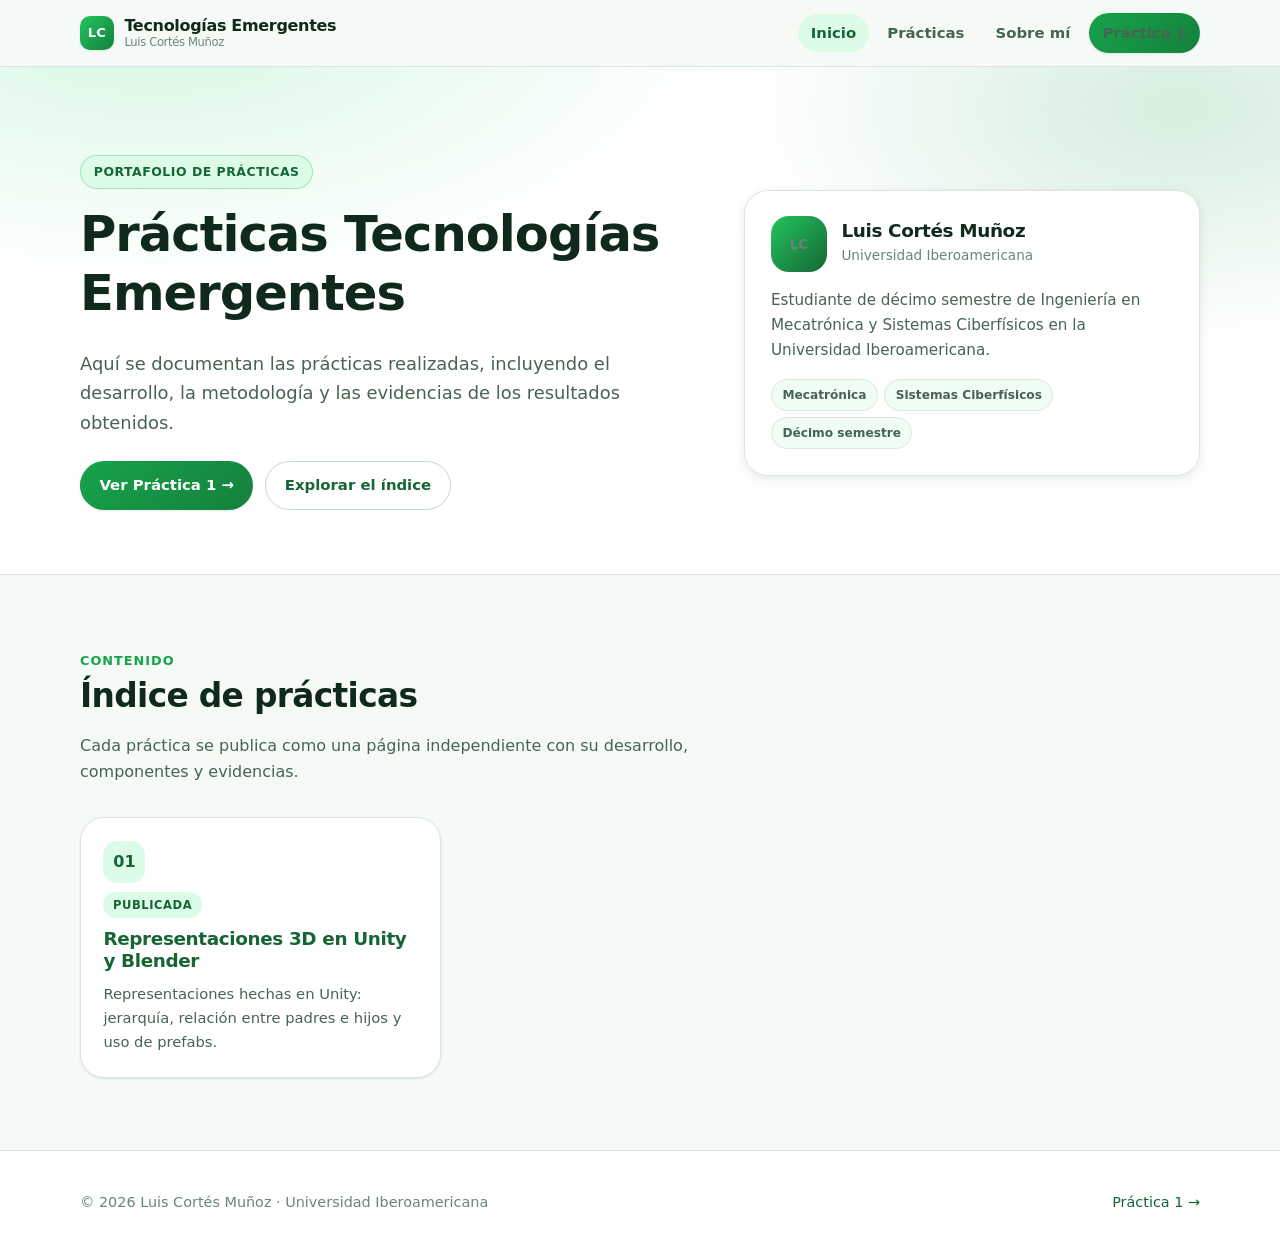
==== index.html @ bbcc7847 "Deja la Practica 1 solo con las representaciones 3D Elimina todo el contenido de seleccion de equipo" ====
<!DOCTYPE html>
<html lang="es">
<head>
  <meta charset="utf-8">
  <meta name="viewport" content="width=device-width, initial-scale=1">
  <title>Prácticas Tecnologías Emergentes</title>
  <meta name="description" content="Prácticas Tecnologías Emergentes — Luis Cortés Muñoz: documentación, metodología y evidencias de los resultados obtenidos.">
  <meta name="author" content="Luis Cortés Muñoz">
  <link rel="stylesheet" href="assets/css/styles.css">
  <link rel="icon" href="data:image/svg+xml,<svg xmlns='http://www.w3.org/2000/svg' viewBox='0 0 100 100'><rect width='100' height='100' rx='22' fill='%2316a34a'/><text x='50' y='68' font-size='54' font-family='sans-serif' font-weight='bold' fill='white' text-anchor='middle'>LC</text></svg>">
</head>
<body>
  <a class="skip-link" href="#main">Saltar al contenido</a>

  <header class="site-header">
    <div class="container nav">
      <a class="brand" href="index.html">
        <span class="brand__mark">LC</span>
        <span class="brand__text">
          Tecnologías Emergentes
          <small>Luis Cortés Muñoz</small>
        </span>
      </a>

      <button class="nav__toggle" type="button" aria-expanded="false" aria-controls="nav-links">
        ☰ <span class="sr-only">Menú</span>
      </button>

      <ul class="nav__links" id="nav-links">
        <li><a class="is-active" href="index.html">Inicio</a></li>
        <li><a href="#practicas">Prácticas</a></li>
        <li><a href="#perfil">Sobre mí</a></li>
        <li><a class="btn btn--primary btn--sm" href="practica-1.html">Práctica 1</a></li>
      </ul>
    </div>
  </header>

  <main id="main">

    <!-- ============ HERO ============ -->
    <section class="hero">
      <div class="container hero__grid">
        <div>
          <span class="eyebrow">Portafolio de prácticas</span>
          <h1>Prácticas Tecnologías Emergentes</h1>
          <p class="lead">
            Aquí se documentan las prácticas realizadas, incluyendo el desarrollo,
            la metodología y las evidencias de los resultados obtenidos.
          </p>
          <div class="hero__actions">
            <a class="btn btn--primary" href="practica-1.html">Ver Práctica 1 →</a>
            <a class="btn btn--ghost" href="#practicas">Explorar el índice</a>
          </div>
        </div>

        <aside class="profile" id="perfil">
          <div class="profile__head">
            <span class="avatar" aria-hidden="true">LC</span>
            <div>
              <h2>Luis Cortés Muñoz</h2>
              <span>Universidad Iberoamericana</span>
            </div>
          </div>
          <p>
            Estudiante de décimo semestre de Ingeniería en Mecatrónica y Sistemas Ciberfísicos
            en la Universidad Iberoamericana.
          </p>
          <div class="tag-row">
            <span class="tag">Mecatrónica</span>
            <span class="tag">Sistemas Ciberfísicos</span>
            <span class="tag">Décimo semestre</span>
          </div>
        </aside>
      </div>
    </section>

    <!-- ============ ÍNDICE DE PRÁCTICAS ============ -->
    <section class="section" id="practicas">
      <div class="container">
        <div class="section__head">
          <span class="section-number">Contenido</span>
          <h2>Índice de prácticas</h2>
          <p>Cada práctica se publica como una página independiente con su desarrollo, componentes y evidencias.</p>
        </div>

        <div class="practices">

          <!-- Práctica 1 -->
          <article class="practice practice--ready">
            <span class="practice__num">01</span>
            <span class="badge badge--ready">Publicada</span>
            <h3><a class="practice__link" href="practica-1.html">Representaciones 3D en Unity y Blender</a></h3>
            <p>Representaciones hechas en Unity: jerarquía, relación entre padres e hijos y uso de prefabs.</p>
          </article>

          <!--
            Para agregar una nueva práctica, duplica la tarjeta de arriba,
            cambia el número, el título, la descripción y el href.
          -->

        </div>
      </div>
    </section>

  </main>

  <footer class="site-footer">
    <div class="container">
      <span>© <span id="year">2026</span> Luis Cortés Muñoz · Universidad Iberoamericana</span>
      <a href="practica-1.html">Práctica 1 →</a>
    </div>
  </footer>

  <button class="to-top" type="button" aria-label="Volver arriba">↑</button>

  <script src="assets/js/main.js"></script>
  <script>document.getElementById("year").textContent = new Date().getFullYear();</script>
</body>
</html>
---- assets/css/styles.css ----
/* ============================================================
   Portafolio de Prácticas — Luis Cortés Muñoz
   Paleta moderna en tonos verdes
   ============================================================ */

/* ---------- Tokens ---------- */
:root {
  --green-50:  #f0fdf5;
  --green-100: #dcfce8;
  --green-200: #bbf7d1;
  --green-300: #86efac;
  --green-400: #4ade80;
  --green-500: #22c55e;
  --green-600: #16a34a;
  --green-700: #15803d;
  --green-800: #166534;
  --green-900: #14532d;
  --green-950: #052e1b;

  --bg:            #f6faf7;
  --bg-alt:        #ffffff;
  --surface:       #ffffff;
  --surface-soft:  var(--green-50);
  --border:        #dbe7de;
  --border-strong: #c3d9c9;

  --text:      #0f2a1d;
  --text-soft: #476353;
  --text-mute: #6b8577;

  --brand:      var(--green-600);
  --brand-ink:  var(--green-800);
  --brand-soft: var(--green-100);
  --on-brand:   #ffffff;

  --radius-sm: 10px;
  --radius:    16px;
  --radius-lg: 24px;

  --shadow-sm: 0 1px 2px rgba(6, 46, 27, .06), 0 1px 3px rgba(6, 46, 27, .05);
  --shadow:    0 4px 14px rgba(6, 46, 27, .07), 0 2px 6px rgba(6, 46, 27, .04);
  --shadow-lg: 0 18px 40px rgba(6, 46, 27, .12);

  --maxw: 1120px;
  --font: "Inter", "Segoe UI", system-ui, -apple-system, "Helvetica Neue", Arial, sans-serif;
}

@media (prefers-color-scheme: dark) {
  :root {
    --bg:            #071a11;
    --bg-alt:        #0a2317;
    --surface:       #0d2a1c;
    --surface-soft:  #0a2317;
    --border:        #1c4530;
    --border-strong: #276444;

    --text:      #e8f6ed;
    --text-soft: #a9c9b7;
    --text-mute: #8bb09b;

    --brand:      var(--green-400);
    --brand-ink:  var(--green-300);
    --brand-soft: #10331f;
    --on-brand:   #052e1b;

    --shadow-sm: 0 1px 2px rgba(0, 0, 0, .4);
    --shadow:    0 6px 18px rgba(0, 0, 0, .38);
    --shadow-lg: 0 20px 44px rgba(0, 0, 0, .5);
  }
}

/* ---------- Base ---------- */
*, *::before, *::after { box-sizing: border-box; }

html { scroll-behavior: smooth; scroll-padding-top: 90px; }

body {
  margin: 0;
  font-family: var(--font);
  font-size: 16px;
  line-height: 1.65;
  color: var(--text);
  background: var(--bg);
  -webkit-font-smoothing: antialiased;
}

img { max-width: 100%; display: block; }

a { color: var(--brand-ink); text-decoration: none; }
a:hover { text-decoration: underline; }

h1, h2, h3, h4 { line-height: 1.2; margin: 0 0 .5em; letter-spacing: -0.02em; }
h1 { font-size: clamp(2rem, 5vw, 3.1rem); font-weight: 800; }
h2 { font-size: clamp(1.5rem, 3.2vw, 2.05rem); font-weight: 750; }
h3 { font-size: 1.15rem; font-weight: 700; }
p  { margin: 0 0 1rem; }

:focus-visible {
  outline: 3px solid var(--brand);
  outline-offset: 3px;
  border-radius: 6px;
}

.container {
  width: min(100% - 2.5rem, var(--maxw));
  margin-inline: auto;
}

.skip-link {
  position: absolute;
  left: -9999px;
  top: 0;
  background: var(--brand);
  color: var(--on-brand);
  padding: .6rem 1rem;
  z-index: 100;
  border-radius: 0 0 var(--radius-sm) 0;
}
.skip-link:focus { left: 0; }

.sr-only {
  position: absolute;
  width: 1px; height: 1px;
  padding: 0; margin: -1px;
  overflow: hidden;
  clip: rect(0 0 0 0);
  white-space: nowrap;
  border: 0;
}

/* ---------- Header / Nav ---------- */
.site-header {
  position: sticky;
  top: 0;
  z-index: 50;
  background: color-mix(in srgb, var(--bg) 88%, transparent);
  backdrop-filter: blur(12px);
  border-bottom: 1px solid var(--border);
}

.nav {
  display: flex;
  align-items: center;
  justify-content: space-between;
  gap: 1rem;
  min-height: 66px;
}

.brand {
  display: inline-flex;
  align-items: center;
  gap: .65rem;
  font-weight: 750;
  color: var(--text);
  letter-spacing: -0.02em;
}
.brand:hover { text-decoration: none; }

.brand__mark {
  display: grid;
  place-items: center;
  width: 34px;
  height: 34px;
  border-radius: 10px;
  background: linear-gradient(135deg, var(--green-500), var(--green-700));
  color: #fff;
  font-size: .82rem;
  font-weight: 800;
  letter-spacing: .02em;
  box-shadow: var(--shadow-sm);
}

.brand__text { display: flex; flex-direction: column; line-height: 1.15; }
.brand__text small { font-size: .72rem; font-weight: 500; color: var(--text-mute); }

.nav__toggle {
  display: none;
  border: 1px solid var(--border-strong);
  background: var(--surface);
  color: var(--text);
  border-radius: var(--radius-sm);
  padding: .5rem .7rem;
  font-size: 1rem;
  cursor: pointer;
}

.nav__links {
  display: flex;
  align-items: center;
  gap: .35rem;
  list-style: none;
  margin: 0;
  padding: 0;
}

.nav__links a {
  display: block;
  padding: .45rem .8rem;
  border-radius: 999px;
  font-size: .93rem;
  font-weight: 550;
  color: var(--text-soft);
}
.nav__links a:hover { background: var(--brand-soft); color: var(--brand-ink); text-decoration: none; }
.nav__links a.is-active { background: var(--brand-soft); color: var(--brand-ink); }

@media (max-width: 780px) {
  .nav__toggle { display: block; }
  .nav__links {
    position: absolute;
    inset: 100% 1.25rem auto 1.25rem;
    flex-direction: column;
    align-items: stretch;
    gap: .15rem;
    padding: .5rem;
    background: var(--surface);
    border: 1px solid var(--border);
    border-radius: var(--radius);
    box-shadow: var(--shadow-lg);
    display: none;
  }
  .nav__links.is-open { display: flex; }
  .nav__links a { padding: .7rem .85rem; border-radius: var(--radius-sm); }
}

/* ---------- Hero ---------- */
.hero {
  position: relative;
  overflow: hidden;
  padding: clamp(3rem, 8vw, 5.5rem) 0 clamp(2.5rem, 6vw, 4rem);
  background:
    radial-gradient(900px 420px at 12% -10%, color-mix(in srgb, var(--green-400) 22%, transparent), transparent 65%),
    radial-gradient(700px 380px at 92% 8%, color-mix(in srgb, var(--green-600) 18%, transparent), transparent 62%),
    var(--bg-alt);
  border-bottom: 1px solid var(--border);
}

.hero__grid {
  display: grid;
  grid-template-columns: 1.15fr .85fr;
  gap: clamp(1.5rem, 4vw, 3rem);
  align-items: center;
}
@media (max-width: 900px) { .hero__grid { grid-template-columns: 1fr; } }

.eyebrow {
  display: inline-flex;
  align-items: center;
  gap: .5rem;
  padding: .35rem .8rem;
  border-radius: 999px;
  background: var(--brand-soft);
  color: var(--brand-ink);
  border: 1px solid color-mix(in srgb, var(--brand) 28%, transparent);
  font-size: .78rem;
  font-weight: 650;
  letter-spacing: .04em;
  text-transform: uppercase;
  margin-bottom: 1rem;
}

.hero p.lead {
  font-size: clamp(1rem, 1.6vw, 1.12rem);
  color: var(--text-soft);
  max-width: 58ch;
}

.hero__actions { display: flex; flex-wrap: wrap; gap: .75rem; margin-top: 1.5rem; }

/* Tarjeta de perfil */
.profile {
  background: var(--surface);
  border: 1px solid var(--border);
  border-radius: var(--radius-lg);
  padding: 1.6rem;
  box-shadow: var(--shadow);
}
.profile__head { display: flex; align-items: center; gap: .9rem; margin-bottom: 1rem; }
.avatar {
  display: grid;
  place-items: center;
  width: 56px; height: 56px;
  flex: 0 0 auto;
  border-radius: 18px;
  background: linear-gradient(135deg, var(--green-500), var(--green-800));
  color: #fff;
  font-weight: 800;
  font-size: 1.1rem;
}
.profile__head h2 { font-size: 1.15rem; margin: 0; }
.profile__head span { font-size: .85rem; color: var(--text-mute); }
.profile p { font-size: .95rem; color: var(--text-soft); margin: 0; }

.tag-row { display: flex; flex-wrap: wrap; gap: .4rem; margin-top: 1rem; }
.tag {
  font-size: .76rem;
  font-weight: 600;
  padding: .3rem .65rem;
  border-radius: 999px;
  background: var(--surface-soft);
  border: 1px solid var(--border);
  color: var(--text-soft);
}

/* ---------- Botones ---------- */
.btn {
  display: inline-flex;
  align-items: center;
  gap: .5rem;
  padding: .7rem 1.15rem;
  border-radius: 999px;
  font-size: .93rem;
  font-weight: 650;
  border: 1px solid transparent;
  cursor: pointer;
  transition: transform .15s ease, box-shadow .15s ease, background .15s ease;
}
.btn:hover { text-decoration: none; transform: translateY(-1px); }

.btn--primary {
  background: linear-gradient(135deg, var(--green-600), var(--green-700));
  color: #fff;
  box-shadow: var(--shadow-sm);
}
.btn--primary:hover { box-shadow: var(--shadow); }

.btn--ghost {
  background: var(--surface);
  color: var(--brand-ink);
  border-color: var(--border-strong);
}
.btn--ghost:hover { background: var(--brand-soft); }

.btn--sm { padding: .48rem .85rem; font-size: .84rem; }

/* ---------- Secciones ---------- */
.section { padding: clamp(2.75rem, 6vw, 4.5rem) 0; }
.section--alt { background: var(--bg-alt); border-block: 1px solid var(--border); }

.section__head { max-width: 62ch; margin-bottom: 2rem; }
.section__head p { color: var(--text-soft); margin: 0; }

.section-number {
  display: inline-block;
  font-size: .8rem;
  font-weight: 700;
  color: var(--brand);
  letter-spacing: .08em;
  text-transform: uppercase;
  margin-bottom: .35rem;
}

/* ---------- Grid de prácticas (índice) ---------- */
.practices {
  display: grid;
  grid-template-columns: repeat(auto-fill, minmax(280px, 1fr));
  gap: 1.15rem;
}

.practice {
  position: relative;
  display: flex;
  flex-direction: column;
  gap: .6rem;
  padding: 1.4rem;
  background: var(--surface);
  border: 1px solid var(--border);
  border-radius: var(--radius-lg);
  box-shadow: var(--shadow-sm);
  transition: transform .18s ease, box-shadow .18s ease, border-color .18s ease;
}
.practice--ready:hover {
  transform: translateY(-3px);
  box-shadow: var(--shadow-lg);
  border-color: color-mix(in srgb, var(--brand) 45%, var(--border));
}
.practice--soon { opacity: .72; border-style: dashed; box-shadow: none; }

.practice__num {
  display: grid;
  place-items: center;
  width: 42px; height: 42px;
  border-radius: 14px;
  background: var(--brand-soft);
  color: var(--brand-ink);
  font-weight: 800;
}
.practice h3 { margin: 0; }
.practice p { font-size: .92rem; color: var(--text-soft); margin: 0; flex: 1; }

.badge {
  align-self: flex-start;
  font-size: .72rem;
  font-weight: 700;
  letter-spacing: .05em;
  text-transform: uppercase;
  padding: .22rem .6rem;
  border-radius: 999px;
}
.badge--ready { background: var(--brand-soft); color: var(--brand-ink); }
.badge--soon  { background: var(--surface-soft); color: var(--text-mute); border: 1px solid var(--border); }

.practice__link::after { content: ""; position: absolute; inset: 0; border-radius: inherit; }

/* ---------- Encabezado de práctica ---------- */
.page-hero {
  padding: clamp(2.25rem, 6vw, 3.5rem) 0 clamp(1.5rem, 4vw, 2.5rem);
  background:
    radial-gradient(800px 360px at 8% -20%, color-mix(in srgb, var(--green-400) 20%, transparent), transparent 60%),
    var(--bg-alt);
  border-bottom: 1px solid var(--border);
}

.breadcrumb {
  font-size: .85rem;
  color: var(--text-mute);
  margin-bottom: 1rem;
}
.breadcrumb a { color: var(--text-soft); }

.meta-grid {
  display: grid;
  grid-template-columns: repeat(auto-fit, minmax(160px, 1fr));
  gap: .8rem;
  margin-top: 1.75rem;
}
.meta {
  background: var(--surface);
  border: 1px solid var(--border);
  border-radius: var(--radius);
  padding: .9rem 1.1rem;
  box-shadow: var(--shadow-sm);
}
.meta dt {
  font-size: .74rem;
  text-transform: uppercase;
  letter-spacing: .07em;
  color: var(--text-mute);
  font-weight: 650;
  margin-bottom: .2rem;
}
.meta dd { margin: 0; font-weight: 700; font-size: 1.05rem; }

/* ---------- Lista de componentes ---------- */
.checklist {
  display: grid;
  grid-template-columns: repeat(auto-fill, minmax(220px, 1fr));
  gap: .6rem;
  list-style: none;
  padding: 0;
  margin: 0;
}
.checklist li {
  display: flex;
  align-items: center;
  gap: .65rem;
  padding: .75rem 1rem;
  background: var(--surface);
  border: 1px solid var(--border);
  border-radius: var(--radius);
  font-size: .93rem;
  font-weight: 550;
}
.checklist li::before {
  content: "";
  flex: 0 0 auto;
  width: 9px; height: 9px;
  border-radius: 50%;
  background: var(--brand);
  box-shadow: 0 0 0 4px color-mix(in srgb, var(--brand) 18%, transparent);
}

/* ---------- Tarjetas de componentes ---------- */
.cards {
  display: grid;
  grid-template-columns: repeat(auto-fill, minmax(300px, 1fr));
  gap: 1.25rem;
}

.card {
  display: flex;
  flex-direction: column;
  background: var(--surface);
  border: 1px solid var(--border);
  border-radius: var(--radius-lg);
  overflow: hidden;
  box-shadow: var(--shadow-sm);
  transition: transform .18s ease, box-shadow .18s ease;
}
.card:hover { transform: translateY(-3px); box-shadow: var(--shadow-lg); }

.card__media {
  position: relative;
  aspect-ratio: 4 / 3;
  background: var(--surface-soft);
  border-bottom: 1px solid var(--border);
  padding: 1rem;
  display: grid;
  place-items: center;
}
.card__media img {
  width: 100%;
  height: 100%;
  object-fit: contain;
  mix-blend-mode: multiply;
}
@media (prefers-color-scheme: dark) {
  .card__media { background: #f5faf7; }
  .card__media img { mix-blend-mode: normal; }
}

.card__figure { font-size: .76rem; color: var(--text-mute); margin: .55rem 0 0; }

.card__body { padding: 1.1rem 1.2rem .4rem; flex: 1; }

.card__kicker {
  display: inline-block;
  font-size: .74rem;
  font-weight: 700;
  letter-spacing: .06em;
  text-transform: uppercase;
  color: var(--brand);
  margin-bottom: .35rem;
}
.card__body h3 { font-size: 1.05rem; margin-bottom: .6rem; }

.specs { list-style: none; margin: 0; padding: 0; display: grid; gap: .3rem; }
.specs li {
  font-size: .875rem;
  color: var(--text-soft);
  padding-left: 1.05rem;
  position: relative;
}
.specs li::before {
  content: "";
  position: absolute;
  left: 0; top: .58em;
  width: 6px; height: 6px;
  border-radius: 2px;
  background: color-mix(in srgb, var(--brand) 55%, transparent);
}

.card__footer {
  display: flex;
  align-items: center;
  justify-content: space-between;
  gap: .75rem;
  flex-wrap: wrap;
  padding: 1rem 1.2rem 1.2rem;
}
.price {
  font-size: 1.2rem;
  font-weight: 800;
  color: var(--brand-ink);
  letter-spacing: -0.02em;
}

/* ---------- Videos ---------- */
.video-grid {
  display: grid;
  grid-template-columns: repeat(auto-fit, minmax(320px, 1fr));
  gap: 1.25rem;
}

.video-card {
  margin: 0;
  display: flex;
  flex-direction: column;
  background: var(--surface);
  border: 1px solid var(--border);
  border-radius: var(--radius-lg);
  overflow: hidden;
  box-shadow: var(--shadow-sm);
}

.video-card video {
  width: 100%;
  aspect-ratio: 16 / 9;
  background: #06180f;
  display: block;
  border-bottom: 1px solid var(--border);
}

.video-card figcaption { padding: 1.15rem 1.25rem 1.35rem; }
.video-card figcaption h3 { margin: .15rem 0 .5rem; }
.video-card figcaption p { margin: 0; font-size: .93rem; color: var(--text-soft); }

/* ---------- Bloque de referencia / nota ---------- */
.note {
  display: flex;
  gap: .9rem;
  padding: 1.1rem 1.25rem;
  background: var(--surface-soft);
  border: 1px solid var(--border);
  border-left: 4px solid var(--brand);
  border-radius: var(--radius);
  color: var(--text-soft);
  font-size: .93rem;
}
.note strong { color: var(--text); }
.note p:last-child { margin: 0; }

/* ---------- Índice lateral ---------- */
.toc {
  display: flex;
  flex-wrap: wrap;
  gap: .45rem;
  list-style: none;
  margin: 0 0 2rem;
  padding: 0;
}
.toc a {
  display: block;
  padding: .45rem .9rem;
  border-radius: 999px;
  background: var(--surface);
  border: 1px solid var(--border);
  font-size: .86rem;
  font-weight: 600;
  color: var(--text-soft);
}
.toc a:hover { background: var(--brand-soft); color: var(--brand-ink); text-decoration: none; }

/* ---------- Footer ---------- */
.site-footer {
  padding: 2.5rem 0;
  border-top: 1px solid var(--border);
  background: var(--bg-alt);
  color: var(--text-mute);
  font-size: .9rem;
}
.site-footer .container {
  display: flex;
  flex-wrap: wrap;
  gap: 1rem;
  align-items: center;
  justify-content: space-between;
}

/* ---------- Botón subir ---------- */
.to-top {
  position: fixed;
  right: 1.1rem;
  bottom: 1.1rem;
  width: 44px; height: 44px;
  display: grid;
  place-items: center;
  border-radius: 50%;
  background: var(--brand);
  color: var(--on-brand);
  border: none;
  box-shadow: var(--shadow);
  cursor: pointer;
  opacity: 0;
  visibility: hidden;
  transform: translateY(8px);
  transition: all .2s ease;
  z-index: 40;
}
.to-top.is-visible { opacity: 1; visibility: visible; transform: none; }

@media (prefers-reduced-motion: reduce) {
  * { transition: none !important; animation: none !important; }
  html { scroll-behavior: auto; }
}
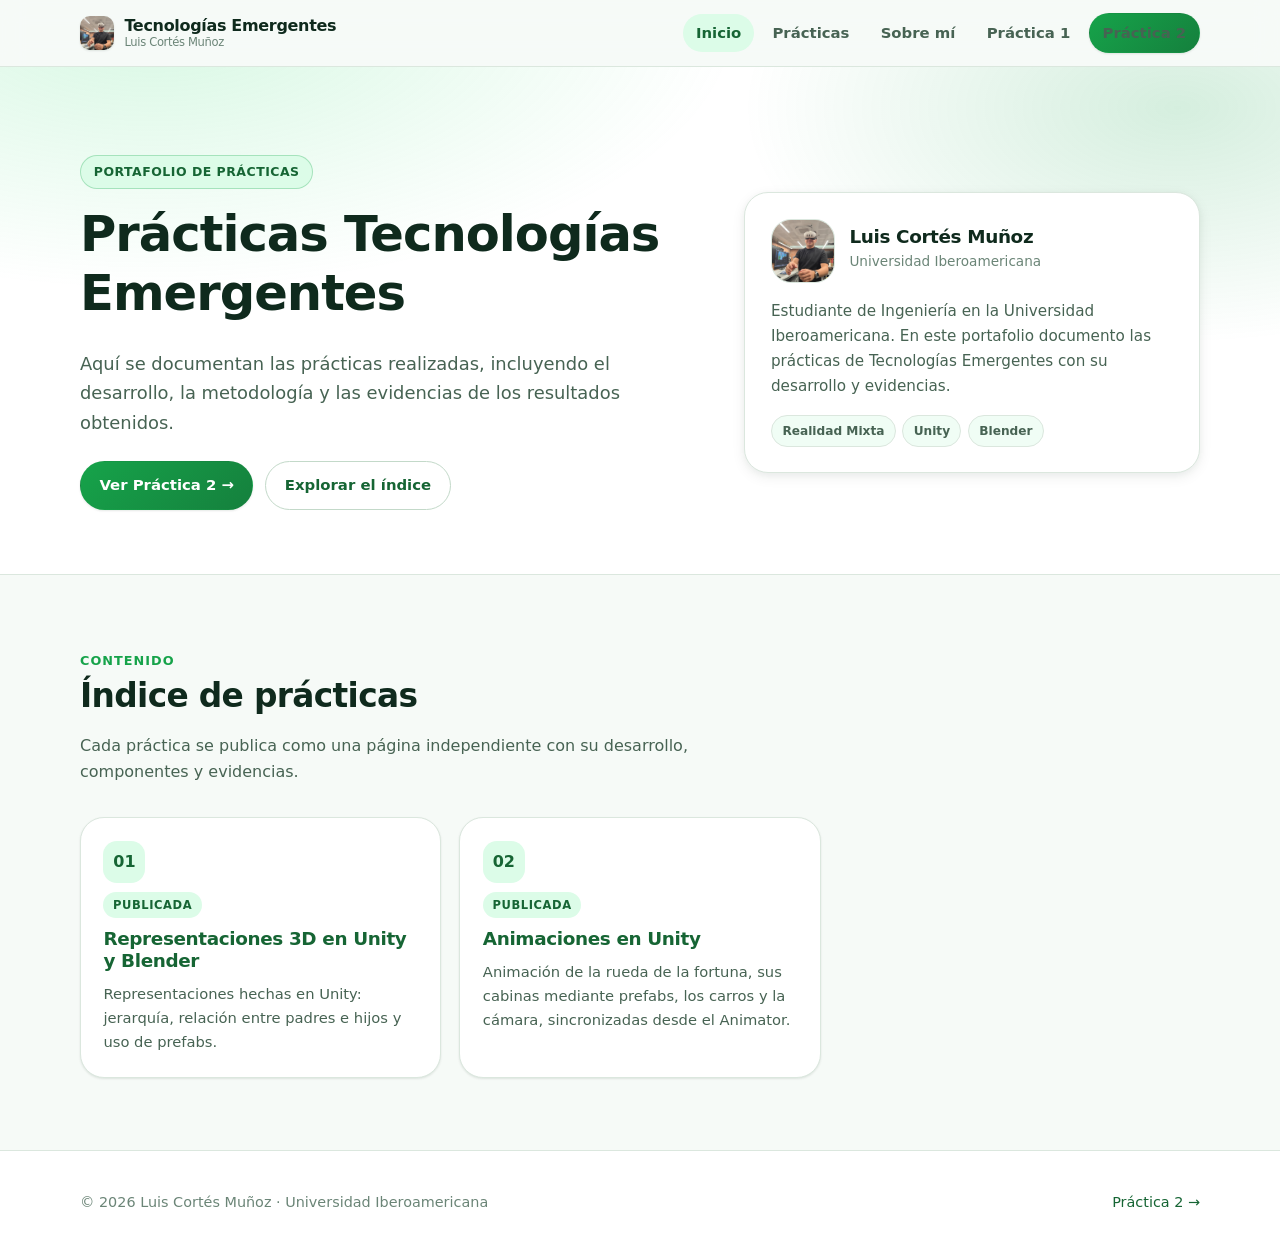
==== commit e1ec0f7b: "Agrega la Practica 2 de animaciones y actualiza el perfil - Nueva pagina practica-2.html con el proc" ====
--- a/index.html
+++ b/index.html
@@ -7,7 +7,7 @@
   <meta name="description" content="Prácticas Tecnologías Emergentes — Luis Cortés Muñoz: documentación, metodología y evidencias de los resultados obtenidos.">
   <meta name="author" content="Luis Cortés Muñoz">
   <link rel="stylesheet" href="assets/css/styles.css">
-  <link rel="icon" href="data:image/svg+xml,<svg xmlns='http://www.w3.org/2000/svg' viewBox='0 0 100 100'><rect width='100' height='100' rx='22' fill='%2316a34a'/><text x='50' y='68' font-size='54' font-family='sans-serif' font-weight='bold' fill='white' text-anchor='middle'>LC</text></svg>">
+  <link rel="icon" href="assets/img/perfil.jpg">
 </head>
 <body>
   <a class="skip-link" href="#main">Saltar al contenido</a>
@@ -15,7 +15,7 @@
   <header class="site-header">
     <div class="container nav">
       <a class="brand" href="index.html">
-        <span class="brand__mark">LC</span>
+        <img class="brand__mark brand__mark--photo" src="assets/img/perfil.jpg" alt="Luis Cortés Muñoz">
         <span class="brand__text">
           Tecnologías Emergentes
           <small>Luis Cortés Muñoz</small>
@@ -30,7 +30,8 @@
         <li><a class="is-active" href="index.html">Inicio</a></li>
         <li><a href="#practicas">Prácticas</a></li>
         <li><a href="#perfil">Sobre mí</a></li>
-        <li><a class="btn btn--primary btn--sm" href="practica-1.html">Práctica 1</a></li>
+        <li><a href="practica-1.html">Práctica 1</a></li>
+        <li><a class="btn btn--primary btn--sm" href="practica-2.html">Práctica 2</a></li>
       </ul>
     </div>
   </header>
@@ -48,27 +49,27 @@
             la metodología y las evidencias de los resultados obtenidos.
           </p>
           <div class="hero__actions">
-            <a class="btn btn--primary" href="practica-1.html">Ver Práctica 1 →</a>
+            <a class="btn btn--primary" href="practica-2.html">Ver Práctica 2 →</a>
             <a class="btn btn--ghost" href="#practicas">Explorar el índice</a>
           </div>
         </div>
 
         <aside class="profile" id="perfil">
           <div class="profile__head">
-            <span class="avatar" aria-hidden="true">LC</span>
+            <img class="avatar avatar--photo" src="assets/img/perfil.jpg" alt="Fotografía de Luis Cortés Muñoz" width="64" height="64">
             <div>
               <h2>Luis Cortés Muñoz</h2>
               <span>Universidad Iberoamericana</span>
             </div>
           </div>
           <p>
-            Estudiante de décimo semestre de Ingeniería en Mecatrónica y Sistemas Ciberfísicos
-            en la Universidad Iberoamericana.
+            Estudiante de Ingeniería en la Universidad Iberoamericana. En este portafolio
+            documento las prácticas de Tecnologías Emergentes con su desarrollo y evidencias.
           </p>
           <div class="tag-row">
-            <span class="tag">Mecatrónica</span>
-            <span class="tag">Sistemas Ciberfísicos</span>
-            <span class="tag">Décimo semestre</span>
+            <span class="tag">Realidad Mixta</span>
+            <span class="tag">Unity</span>
+            <span class="tag">Blender</span>
           </div>
         </aside>
       </div>
@@ -93,6 +94,14 @@
             <p>Representaciones hechas en Unity: jerarquía, relación entre padres e hijos y uso de prefabs.</p>
           </article>
 
+          <!-- Práctica 2 -->
+          <article class="practice practice--ready">
+            <span class="practice__num">02</span>
+            <span class="badge badge--ready">Publicada</span>
+            <h3><a class="practice__link" href="practica-2.html">Animaciones en Unity</a></h3>
+            <p>Animación de la rueda de la fortuna, sus cabinas mediante prefabs, los carros y la cámara, sincronizadas desde el Animator.</p>
+          </article>
+
           <!--
             Para agregar una nueva práctica, duplica la tarjeta de arriba,
             cambia el número, el título, la descripción y el href.
@@ -107,7 +116,7 @@
   <footer class="site-footer">
     <div class="container">
       <span>© <span id="year">2026</span> Luis Cortés Muñoz · Universidad Iberoamericana</span>
-      <a href="practica-1.html">Práctica 1 →</a>
+      <a href="practica-2.html">Práctica 2 →</a>
     </div>
   </footer>
 
--- a/assets/css/styles.css
+++ b/assets/css/styles.css
@@ -663,3 +663,32 @@
   * { transition: none !important; animation: none !important; }
   html { scroll-behavior: auto; }
 }
+
+/* ---------- Fotografía de perfil ---------- */
+.brand__mark--photo {
+  display: block;
+  object-fit: cover;
+  object-position: 62% 30%;
+  background: var(--surface-soft);
+  padding: 0;
+}
+
+.avatar--photo {
+  display: block;
+  object-fit: cover;
+  object-position: 62% 30%;
+  background: var(--surface-soft);
+  border: 1px solid var(--border);
+  width: 64px;
+  height: 64px;
+  border-radius: 20px;
+}
+
+/* ---------- Tarjetas de pasos (proceso) ---------- */
+.card--step { cursor: default; }
+.card--step:hover { transform: none; box-shadow: var(--shadow-sm); }
+.card--step .card__body { padding-bottom: 1.2rem; }
+.card--step .card__body p { margin: 0; font-size: .93rem; color: var(--text-soft); }
+
+/* Rejilla de video con una sola pieza de evidencia */
+.video-grid--single { max-width: 840px; margin-inline: auto; }
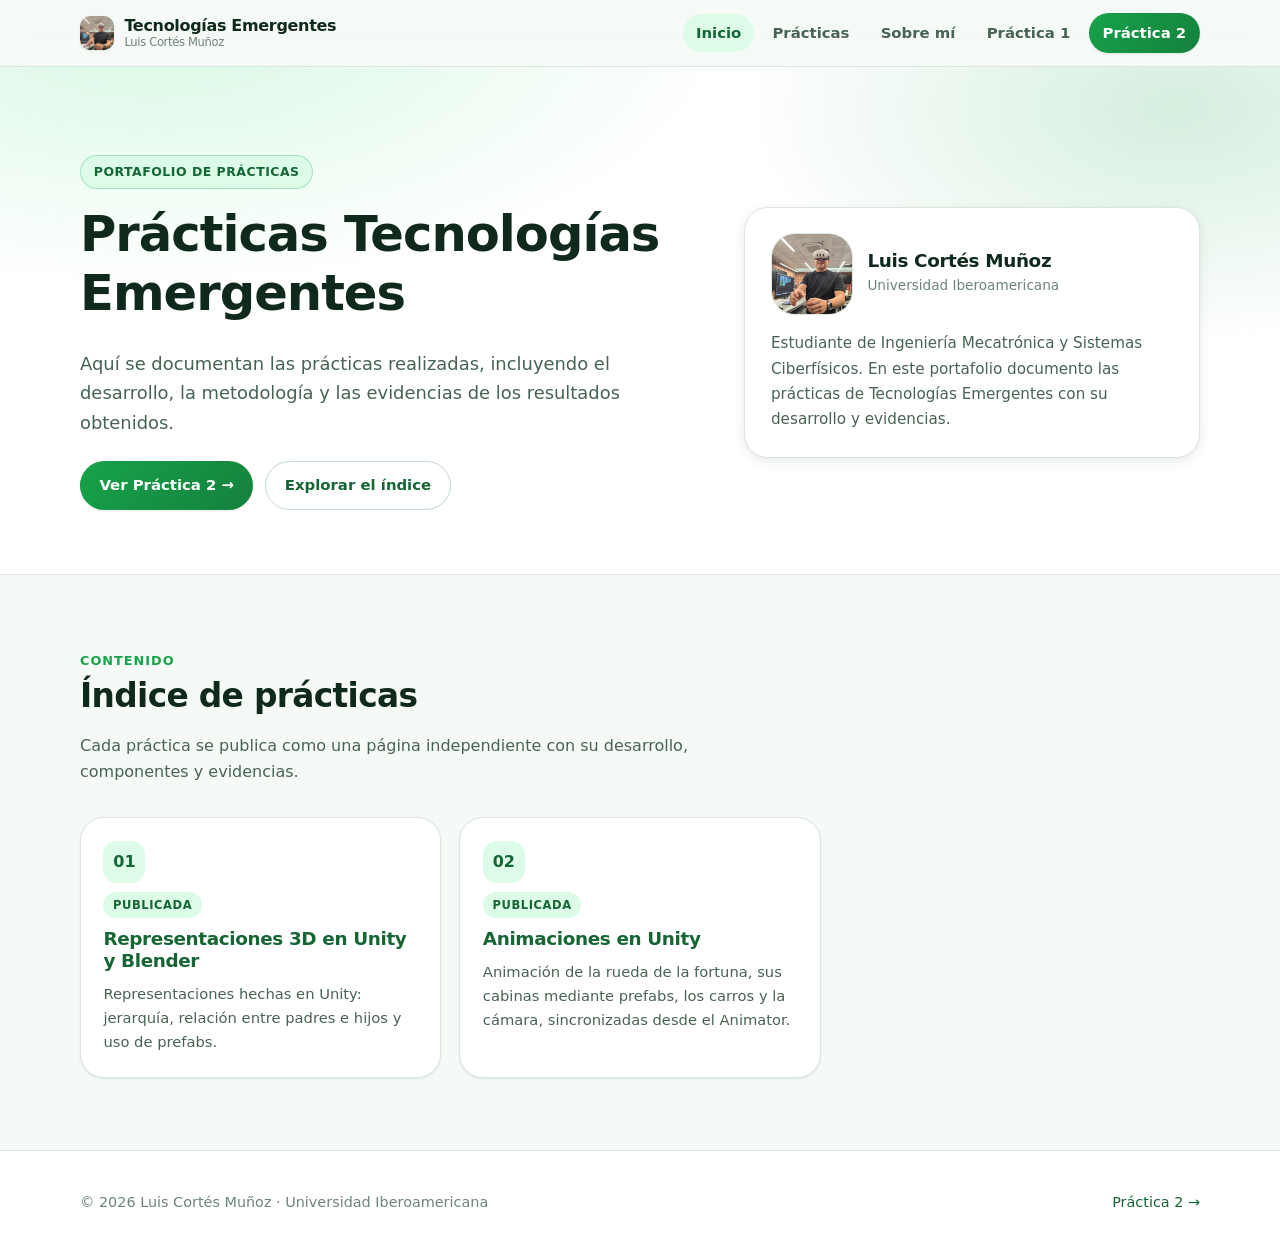
==== commit 7f1220e0: "Simplifica el perfil, agrega lightbox y corrige el contraste del navbar - La tarjeta "Sobre mi" pier" ====
--- a/index.html
+++ b/index.html
@@ -56,21 +56,18 @@
 
         <aside class="profile" id="perfil">
           <div class="profile__head">
-            <img class="avatar avatar--photo" src="assets/img/perfil.jpg" alt="Fotografía de Luis Cortés Muñoz" width="64" height="64">
+            <button class="avatar-trigger" type="button" data-lightbox="assets/img/perfil.jpg" aria-label="Ampliar la fotografía de perfil">
+              <img class="avatar avatar--photo" src="assets/img/perfil.jpg" alt="Fotografía de Luis Cortés Muñoz" width="82" height="82">
+            </button>
             <div>
               <h2>Luis Cortés Muñoz</h2>
               <span>Universidad Iberoamericana</span>
             </div>
           </div>
           <p>
-            Estudiante de Ingeniería en la Universidad Iberoamericana. En este portafolio
+            Estudiante de Ingeniería Mecatrónica y Sistemas Ciberfísicos. En este portafolio
             documento las prácticas de Tecnologías Emergentes con su desarrollo y evidencias.
           </p>
-          <div class="tag-row">
-            <span class="tag">Realidad Mixta</span>
-            <span class="tag">Unity</span>
-            <span class="tag">Blender</span>
-          </div>
         </aside>
       </div>
     </section>
@@ -122,6 +119,12 @@
 
   <button class="to-top" type="button" aria-label="Volver arriba">↑</button>
 
+  <!-- Lightbox de la fotografía de perfil -->
+  <div class="lightbox" id="lightbox" role="dialog" aria-modal="true" aria-label="Fotografía ampliada" tabindex="-1" hidden>
+    <button class="lightbox__close" type="button" aria-label="Cerrar">✕</button>
+    <img class="lightbox__img" src="" alt="Fotografía de Luis Cortés Muñoz">
+  </div>
+
   <script src="assets/js/main.js"></script>
   <script>document.getElementById("year").textContent = new Date().getFullYear();</script>
 </body>
--- a/assets/css/styles.css
+++ b/assets/css/styles.css
@@ -202,7 +202,29 @@
   color: var(--text-soft);
 }
 .nav__links a:hover { background: var(--brand-soft); color: var(--brand-ink); text-decoration: none; }
-.nav__links a.is-active { background: var(--brand-soft); color: var(--brand-ink); }
+.nav__links a:focus-visible { background: var(--brand-soft); color: var(--brand-ink); }
+
+/* Estado activo: verde suave + texto verde oscuro (contraste alto) */
+.nav__links a.is-active,
+.nav__links a.is-active:hover,
+.nav__links a.is-active:focus-visible {
+  background: var(--brand-soft);
+  color: var(--brand-ink);
+  font-weight: 650;
+}
+
+/* El botón del menú es verde sólido: el texto siempre va en blanco.
+   Sin estas reglas, `.nav__links a` (0,1,1) gana sobre `.btn--primary` (0,1,0)
+   y el botón queda con el gris de los enlaces inactivos. */
+.nav__links a.btn--primary,
+.nav__links a.btn--primary:hover,
+.nav__links a.btn--primary:focus-visible,
+.nav__links a.btn--primary.is-active,
+.nav__links a.btn--primary.is-active:hover,
+.nav__links a.btn--primary.is-active:focus-visible {
+  background: linear-gradient(135deg, var(--green-600), var(--green-700));
+  color: #fff;
+}
 
 @media (max-width: 780px) {
   .nav__toggle { display: block; }
@@ -679,10 +701,70 @@
   object-position: 62% 30%;
   background: var(--surface-soft);
   border: 1px solid var(--border);
-  width: 64px;
-  height: 64px;
-  border-radius: 20px;
-}
+  width: 82px;
+  height: 82px;
+  border-radius: 24px;
+  cursor: pointer;
+  transition: transform .18s ease, box-shadow .18s ease;
+}
+.avatar-trigger {
+  flex: 0 0 auto;
+  padding: 0;
+  border: 0;
+  background: none;
+  line-height: 0;
+  border-radius: 24px;
+  cursor: pointer;
+}
+.avatar-trigger:hover .avatar--photo,
+.avatar-trigger:focus-visible .avatar--photo {
+  transform: scale(1.05);
+  box-shadow: var(--shadow);
+}
+
+/* ---------- Lightbox ---------- */
+.lightbox {
+  position: fixed;
+  inset: 0;
+  z-index: 60;
+  display: none;
+  place-items: center;
+  padding: clamp(1rem, 5vw, 3rem);
+  background: rgba(4, 20, 12, .82);
+  backdrop-filter: blur(3px);
+}
+.lightbox.is-open { display: grid; }
+.lightbox:focus { outline: none; }
+
+.lightbox__img {
+  display: block;
+  max-width: min(560px, 100%);
+  max-height: 82vh;
+  width: auto;
+  height: auto;
+  object-fit: contain;
+  border-radius: var(--radius-lg);
+  box-shadow: var(--shadow-lg);
+}
+
+.lightbox__close {
+  position: absolute;
+  top: clamp(.75rem, 3vw, 1.5rem);
+  right: clamp(.75rem, 3vw, 1.5rem);
+  display: grid;
+  place-items: center;
+  width: 42px;
+  height: 42px;
+  border: 1px solid rgba(255, 255, 255, .35);
+  border-radius: 50%;
+  background: rgba(255, 255, 255, .12);
+  color: #fff;
+  font-size: 1.2rem;
+  line-height: 1;
+  cursor: pointer;
+  transition: background .15s ease, transform .15s ease;
+}
+.lightbox__close:hover { background: rgba(255, 255, 255, .26); transform: scale(1.06); }
 
 /* ---------- Tarjetas de pasos (proceso) ---------- */
 .card--step { cursor: default; }
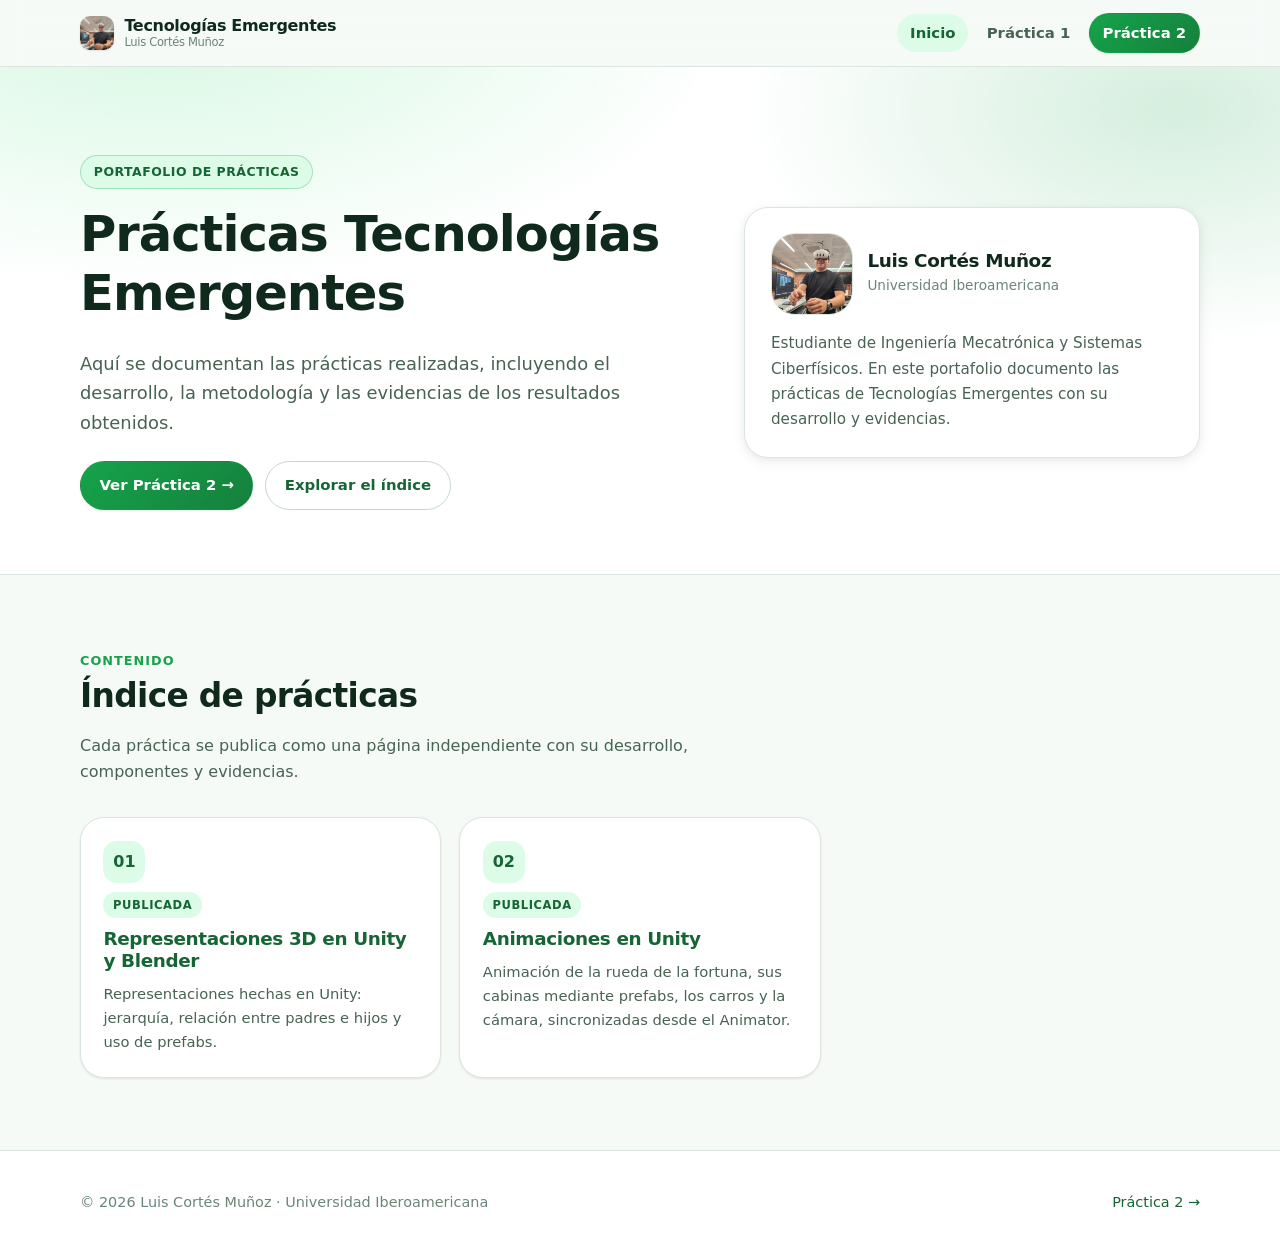
==== commit a544c757: "Deja el menu superior solo con Inicio y las practicas Quita los enlaces "Practicas" y "Sobre mi" del" ====
--- a/index.html
+++ b/index.html
@@ -28,8 +28,6 @@
 
       <ul class="nav__links" id="nav-links">
         <li><a class="is-active" href="index.html">Inicio</a></li>
-        <li><a href="#practicas">Prácticas</a></li>
-        <li><a href="#perfil">Sobre mí</a></li>
         <li><a href="practica-1.html">Práctica 1</a></li>
         <li><a class="btn btn--primary btn--sm" href="practica-2.html">Práctica 2</a></li>
       </ul>
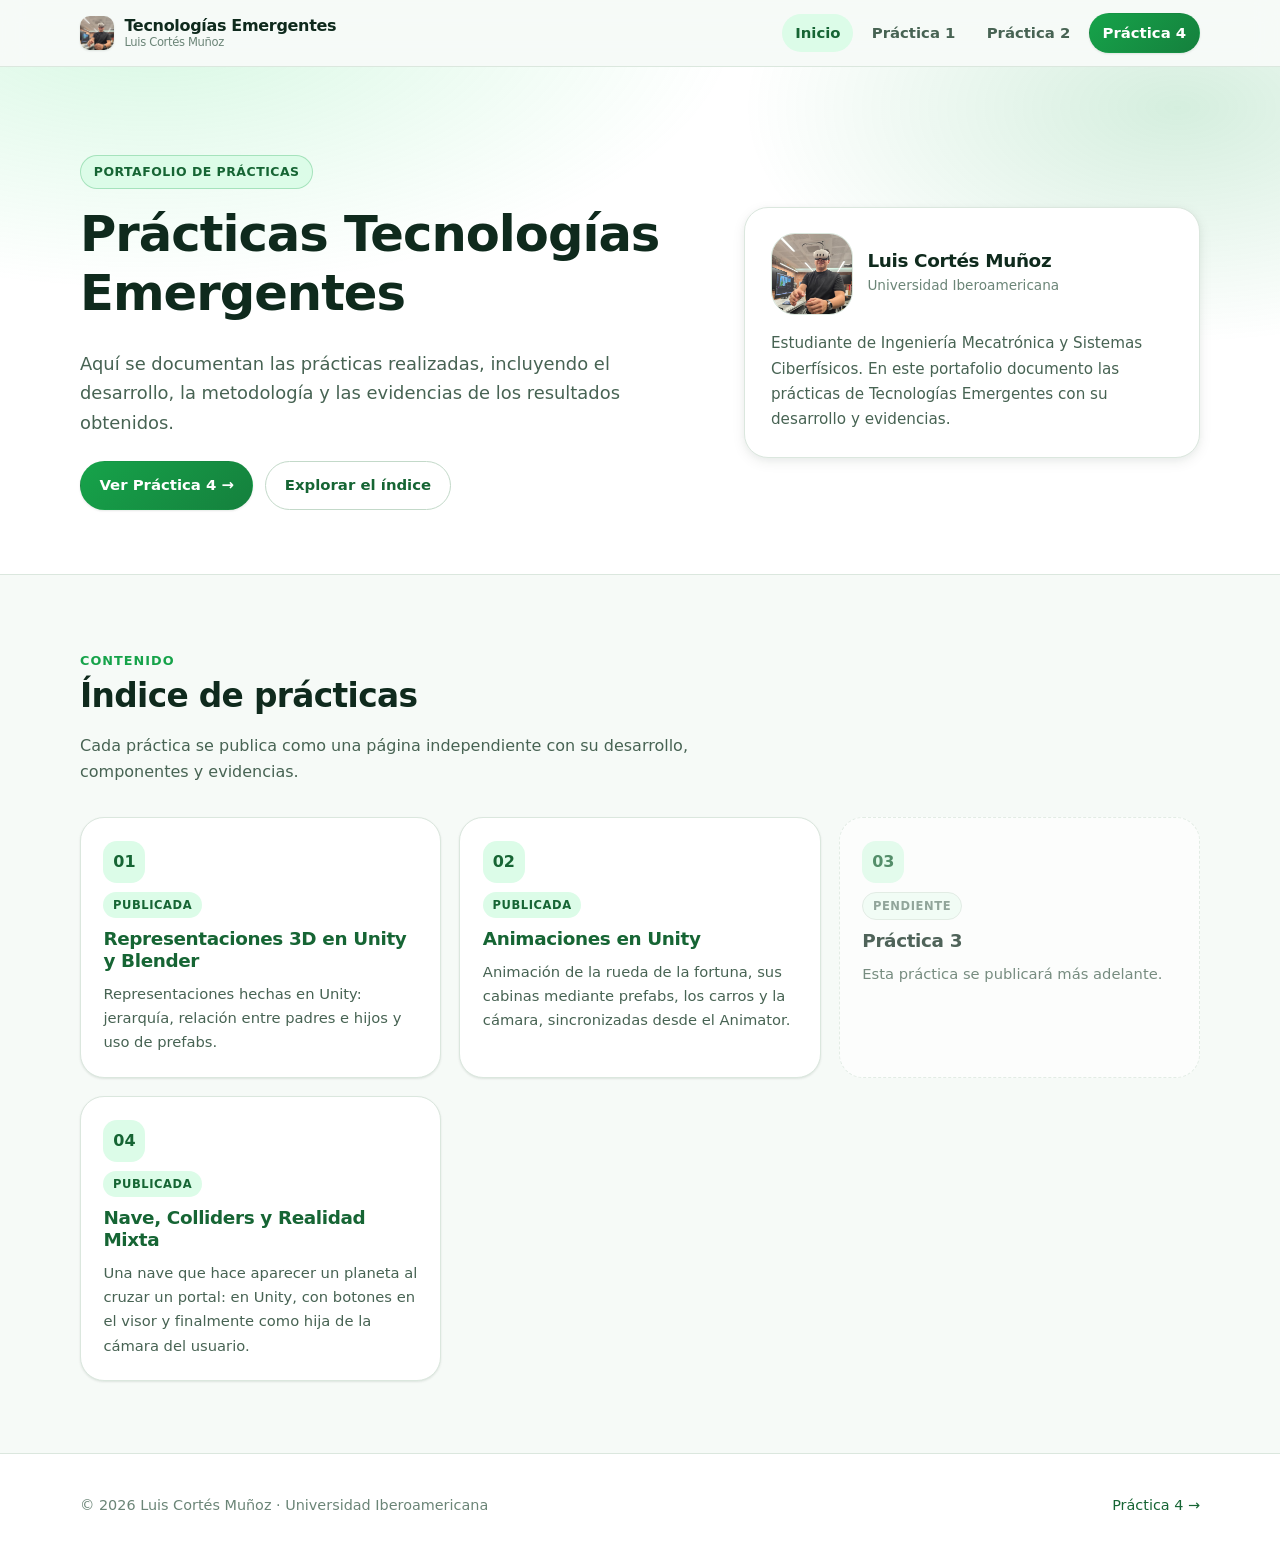
==== commit c59d29cf: "Agrega la Practica 4 de nave, colliders y realidad mixta - Nueva pagina practica-4.html con objetivo" ====
--- a/index.html
+++ b/index.html
@@ -29,7 +29,8 @@
       <ul class="nav__links" id="nav-links">
         <li><a class="is-active" href="index.html">Inicio</a></li>
         <li><a href="practica-1.html">Práctica 1</a></li>
-        <li><a class="btn btn--primary btn--sm" href="practica-2.html">Práctica 2</a></li>
+        <li><a href="practica-2.html">Práctica 2</a></li>
+        <li><a class="btn btn--primary btn--sm" href="practica-4.html">Práctica 4</a></li>
       </ul>
     </div>
   </header>
@@ -47,7 +48,7 @@
             la metodología y las evidencias de los resultados obtenidos.
           </p>
           <div class="hero__actions">
-            <a class="btn btn--primary" href="practica-2.html">Ver Práctica 2 →</a>
+            <a class="btn btn--primary" href="practica-4.html">Ver Práctica 4 →</a>
             <a class="btn btn--ghost" href="#practicas">Explorar el índice</a>
           </div>
         </div>
@@ -97,6 +98,22 @@
             <p>Animación de la rueda de la fortuna, sus cabinas mediante prefabs, los carros y la cámara, sincronizadas desde el Animator.</p>
           </article>
 
+          <!-- Práctica 3 (pendiente) -->
+          <article class="practice practice--soon">
+            <span class="practice__num">03</span>
+            <span class="badge badge--soon">Pendiente</span>
+            <h3>Práctica 3</h3>
+            <p>Esta práctica se publicará más adelante.</p>
+          </article>
+
+          <!-- Práctica 4 -->
+          <article class="practice practice--ready">
+            <span class="practice__num">04</span>
+            <span class="badge badge--ready">Publicada</span>
+            <h3><a class="practice__link" href="practica-4.html">Nave, Colliders y Realidad Mixta</a></h3>
+            <p>Una nave que hace aparecer un planeta al cruzar un portal: en Unity, con botones en el visor y finalmente como hija de la cámara del usuario.</p>
+          </article>
+
           <!--
             Para agregar una nueva práctica, duplica la tarjeta de arriba,
             cambia el número, el título, la descripción y el href.
@@ -111,7 +128,7 @@
   <footer class="site-footer">
     <div class="container">
       <span>© <span id="year">2026</span> Luis Cortés Muñoz · Universidad Iberoamericana</span>
-      <a href="practica-2.html">Práctica 2 →</a>
+      <a href="practica-4.html">Práctica 4 →</a>
     </div>
   </footer>
 
--- a/assets/css/styles.css
+++ b/assets/css/styles.css
@@ -774,3 +774,98 @@
 
 /* Rejilla de video con una sola pieza de evidencia */
 .video-grid--single { max-width: 840px; margin-inline: auto; }
+
+/* ---------- Práctica 4: evolución, pruebas y capturas ---------- */
+code {
+  font-family: "Cascadia Code", Consolas, "SFMono-Regular", Menlo, monospace;
+  font-size: .86em;
+  padding: .08em .35em;
+  border-radius: 6px;
+  background: var(--brand-soft);
+  color: var(--brand-ink);
+}
+
+.prose { max-width: 72ch; }
+.prose p { color: var(--text-soft); }
+
+.flow {
+  display: flex;
+  flex-wrap: wrap;
+  gap: .6rem;
+  list-style: none;
+  margin: 1.75rem 0 0;
+  padding: 0;
+}
+.flow li {
+  display: flex;
+  flex-direction: column;
+  padding: .7rem 1rem;
+  background: var(--surface);
+  border: 1px solid var(--border);
+  border-radius: var(--radius);
+  box-shadow: var(--shadow-sm);
+  font-weight: 700;
+}
+.flow li span {
+  font-size: .72rem;
+  font-weight: 700;
+  letter-spacing: .06em;
+  text-transform: uppercase;
+  color: var(--brand);
+}
+.flow li + li { position: relative; }
+@media (min-width: 640px) {
+  .flow { gap: 2rem; }
+  .flow li + li::before {
+    content: "→";
+    position: absolute;
+    left: -1.45rem;
+    top: 50%;
+    transform: translateY(-50%);
+    color: var(--brand);
+    font-weight: 800;
+  }
+}
+
+.stages { display: grid; gap: 1.25rem; }
+.stage {
+  padding: clamp(1.25rem, 3vw, 2rem);
+  background: var(--surface);
+  border: 1px solid var(--border);
+  border-left: 4px solid var(--brand);
+  border-radius: var(--radius-lg);
+  box-shadow: var(--shadow-sm);
+}
+.stage__head { display: flex; align-items: center; gap: 1rem; margin-bottom: .75rem; }
+.stage__head .card__kicker { margin-bottom: .1rem; }
+.stage__head h3 { margin: 0; }
+.stage h4 { font-size: 1rem; margin: 1.35rem 0 .4rem; }
+.stage p { margin: 0 0 .5rem; color: var(--text-soft); max-width: 78ch; }
+.stage .specs { max-width: 78ch; }
+
+.tree {
+  margin: 1rem 0 .25rem;
+  padding: 1rem 1.2rem;
+  overflow-x: auto;
+  background: var(--surface-soft);
+  border: 1px solid var(--border);
+  border-radius: var(--radius);
+  font-size: .88rem;
+  line-height: 1.6;
+}
+.tree code { padding: 0; background: none; color: var(--text); font-size: inherit; }
+
+.shot {
+  display: block;
+  width: 100%;
+  padding: 0;
+  border: 0;
+  border-bottom: 1px solid var(--border);
+  background: #06180f;
+  line-height: 0;
+  cursor: zoom-in;
+}
+.shot img { width: 100%; aspect-ratio: 16 / 9; object-fit: cover; object-position: top; }
+.shot:hover img, .shot:focus-visible img { opacity: .9; }
+
+.lightbox--wide .lightbox__img { max-width: min(1400px, 100%); }
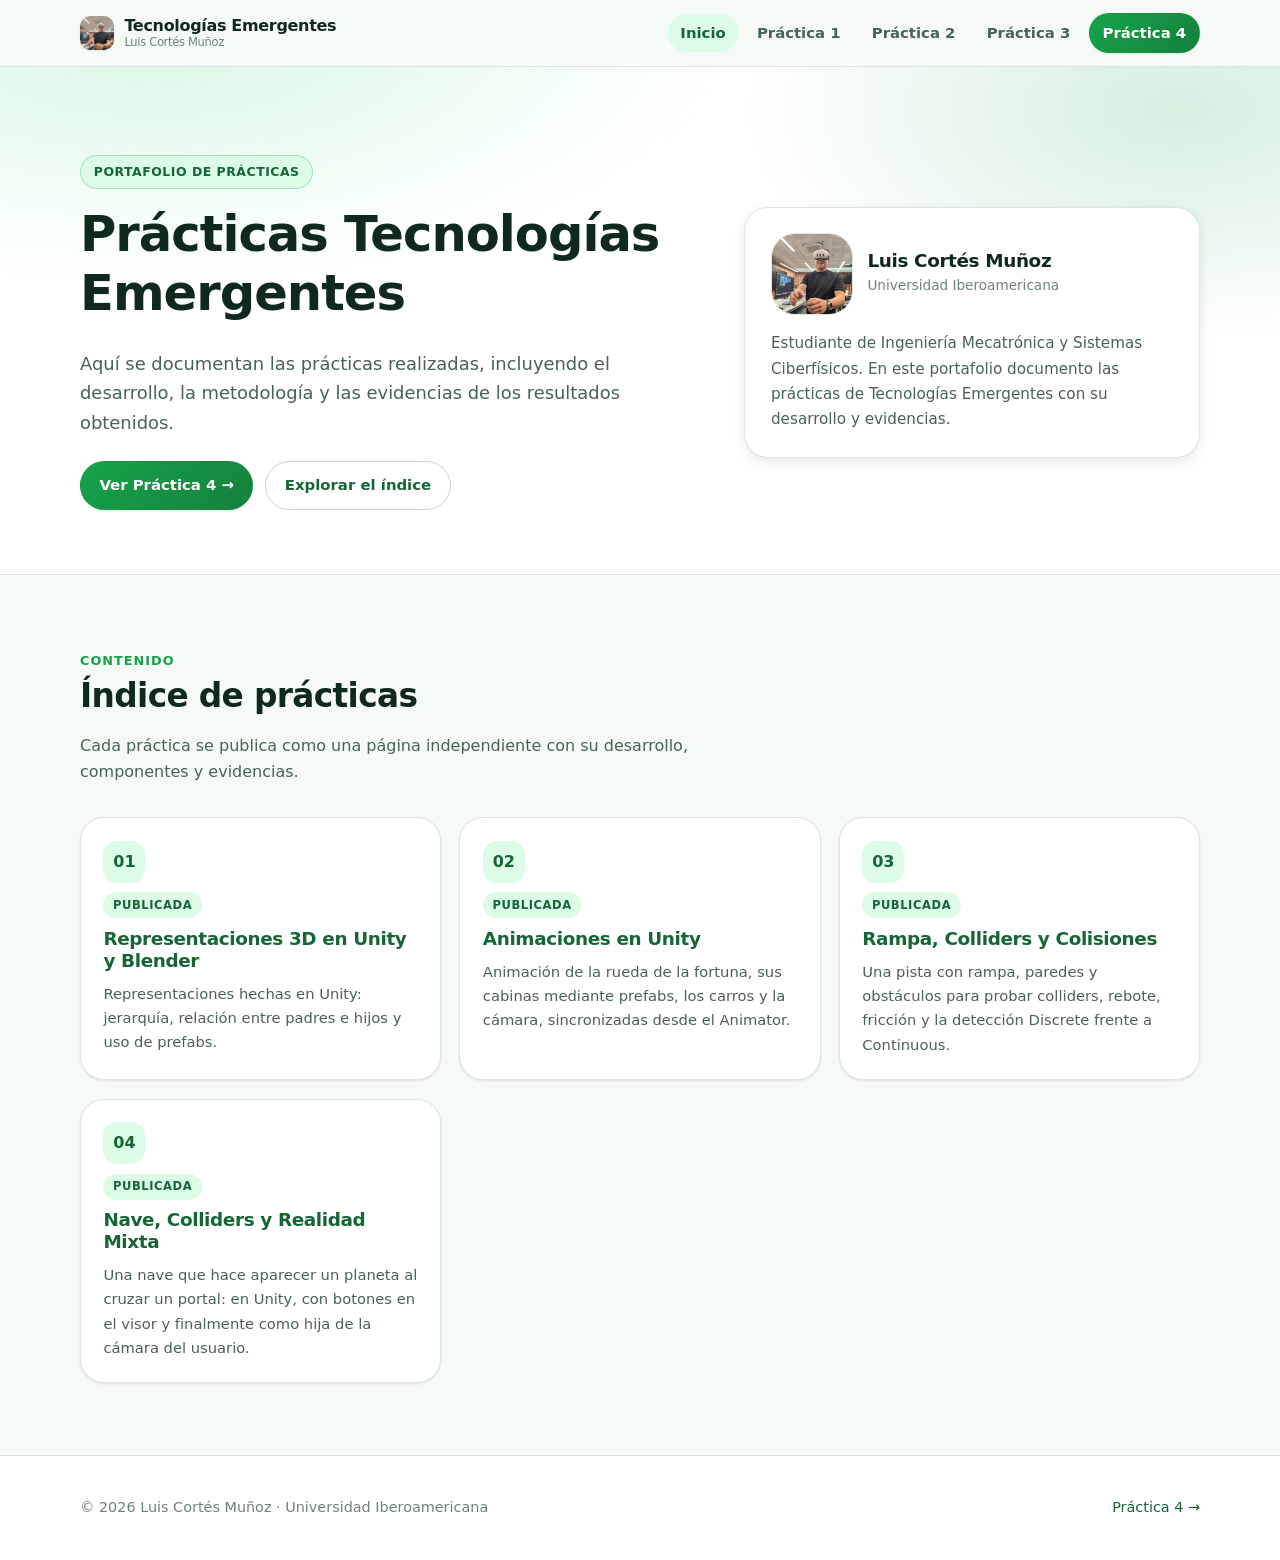
==== commit c5cea5a0: "Agrega la Practica 3 de rampa, colliders y colisiones - Nueva pagina practica-3.html con objetivo, c" ====
--- a/index.html
+++ b/index.html
@@ -30,6 +30,7 @@
         <li><a class="is-active" href="index.html">Inicio</a></li>
         <li><a href="practica-1.html">Práctica 1</a></li>
         <li><a href="practica-2.html">Práctica 2</a></li>
+        <li><a href="practica-3.html">Práctica 3</a></li>
         <li><a class="btn btn--primary btn--sm" href="practica-4.html">Práctica 4</a></li>
       </ul>
     </div>
@@ -98,12 +99,12 @@
             <p>Animación de la rueda de la fortuna, sus cabinas mediante prefabs, los carros y la cámara, sincronizadas desde el Animator.</p>
           </article>
 
-          <!-- Práctica 3 (pendiente) -->
-          <article class="practice practice--soon">
+          <!-- Práctica 3 -->
+          <article class="practice practice--ready">
             <span class="practice__num">03</span>
-            <span class="badge badge--soon">Pendiente</span>
-            <h3>Práctica 3</h3>
-            <p>Esta práctica se publicará más adelante.</p>
+            <span class="badge badge--ready">Publicada</span>
+            <h3><a class="practice__link" href="practica-3.html">Rampa, Colliders y Colisiones</a></h3>
+            <p>Una pista con rampa, paredes y obstáculos para probar colliders, rebote, fricción y la detección Discrete frente a Continuous.</p>
           </article>
 
           <!-- Práctica 4 -->
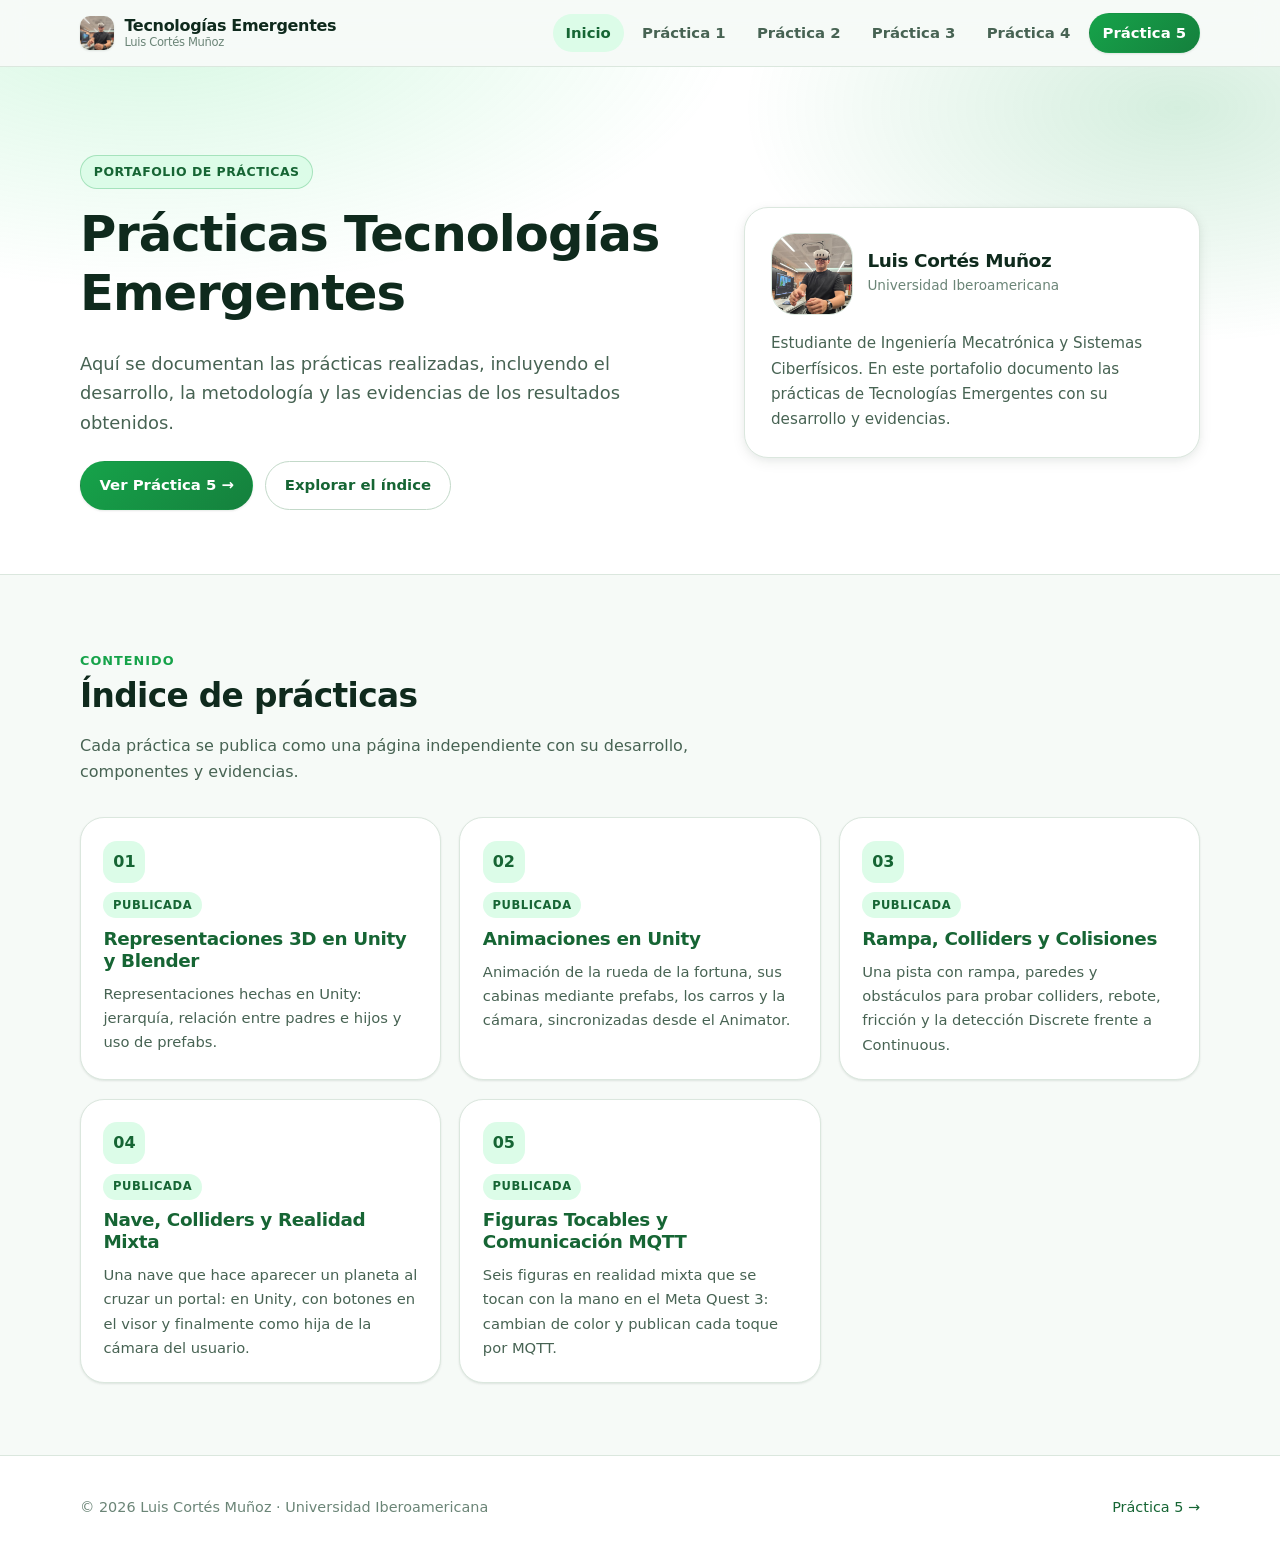
==== commit 580c1252: "Agrega la Practica 5 de figuras tocables y comunicacion MQTT - Nueva pagina practica-5.html con obje" ====
--- a/index.html
+++ b/index.html
@@ -31,7 +31,8 @@
         <li><a href="practica-1.html">Práctica 1</a></li>
         <li><a href="practica-2.html">Práctica 2</a></li>
         <li><a href="practica-3.html">Práctica 3</a></li>
-        <li><a class="btn btn--primary btn--sm" href="practica-4.html">Práctica 4</a></li>
+        <li><a href="practica-4.html">Práctica 4</a></li>
+        <li><a class="btn btn--primary btn--sm" href="practica-5.html">Práctica 5</a></li>
       </ul>
     </div>
   </header>
@@ -49,7 +50,7 @@
             la metodología y las evidencias de los resultados obtenidos.
           </p>
           <div class="hero__actions">
-            <a class="btn btn--primary" href="practica-4.html">Ver Práctica 4 →</a>
+            <a class="btn btn--primary" href="practica-5.html">Ver Práctica 5 →</a>
             <a class="btn btn--ghost" href="#practicas">Explorar el índice</a>
           </div>
         </div>
@@ -115,6 +116,14 @@
             <p>Una nave que hace aparecer un planeta al cruzar un portal: en Unity, con botones en el visor y finalmente como hija de la cámara del usuario.</p>
           </article>
 
+          <!-- Práctica 5 -->
+          <article class="practice practice--ready">
+            <span class="practice__num">05</span>
+            <span class="badge badge--ready">Publicada</span>
+            <h3><a class="practice__link" href="practica-5.html">Figuras Tocables y Comunicación MQTT</a></h3>
+            <p>Seis figuras en realidad mixta que se tocan con la mano en el Meta Quest 3: cambian de color y publican cada toque por MQTT.</p>
+          </article>
+
           <!--
             Para agregar una nueva práctica, duplica la tarjeta de arriba,
             cambia el número, el título, la descripción y el href.
@@ -129,7 +138,7 @@
   <footer class="site-footer">
     <div class="container">
       <span>© <span id="year">2026</span> Luis Cortés Muñoz · Universidad Iberoamericana</span>
-      <a href="practica-4.html">Práctica 4 →</a>
+      <a href="practica-5.html">Práctica 5 →</a>
     </div>
   </footer>
 
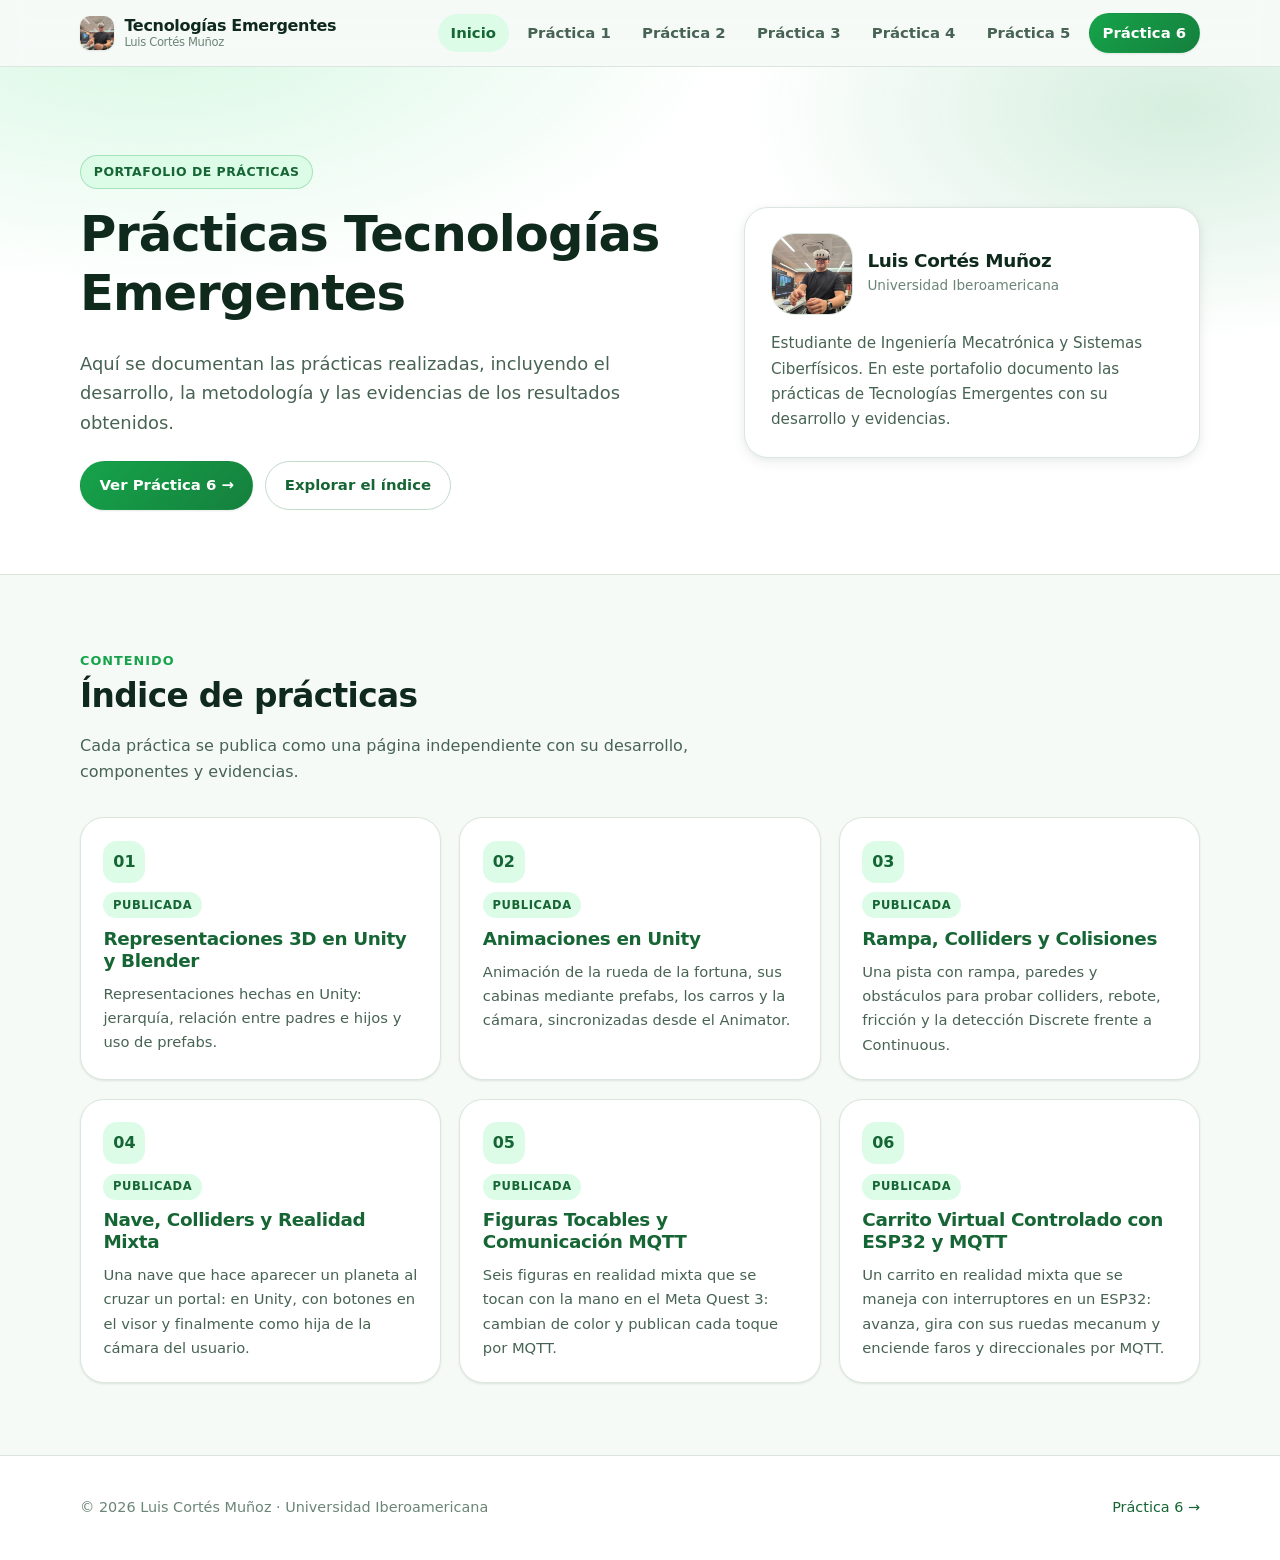
==== commit c1a3afb0: "Agrega la Practica 6 del carrito virtual controlado con ESP32 y MQTT - Nueva pagina practica-6.html " ====
--- a/index.html
+++ b/index.html
@@ -32,7 +32,8 @@
         <li><a href="practica-2.html">Práctica 2</a></li>
         <li><a href="practica-3.html">Práctica 3</a></li>
         <li><a href="practica-4.html">Práctica 4</a></li>
-        <li><a class="btn btn--primary btn--sm" href="practica-5.html">Práctica 5</a></li>
+        <li><a href="practica-5.html">Práctica 5</a></li>
+        <li><a class="btn btn--primary btn--sm" href="practica-6.html">Práctica 6</a></li>
       </ul>
     </div>
   </header>
@@ -50,7 +51,7 @@
             la metodología y las evidencias de los resultados obtenidos.
           </p>
           <div class="hero__actions">
-            <a class="btn btn--primary" href="practica-5.html">Ver Práctica 5 →</a>
+            <a class="btn btn--primary" href="practica-6.html">Ver Práctica 6 →</a>
             <a class="btn btn--ghost" href="#practicas">Explorar el índice</a>
           </div>
         </div>
@@ -124,6 +125,14 @@
             <p>Seis figuras en realidad mixta que se tocan con la mano en el Meta Quest 3: cambian de color y publican cada toque por MQTT.</p>
           </article>
 
+          <!-- Práctica 6 -->
+          <article class="practice practice--ready">
+            <span class="practice__num">06</span>
+            <span class="badge badge--ready">Publicada</span>
+            <h3><a class="practice__link" href="practica-6.html">Carrito Virtual Controlado con ESP32 y MQTT</a></h3>
+            <p>Un carrito en realidad mixta que se maneja con interruptores en un ESP32: avanza, gira con sus ruedas mecanum y enciende faros y direccionales por MQTT.</p>
+          </article>
+
           <!--
             Para agregar una nueva práctica, duplica la tarjeta de arriba,
             cambia el número, el título, la descripción y el href.
@@ -138,7 +147,7 @@
   <footer class="site-footer">
     <div class="container">
       <span>© <span id="year">2026</span> Luis Cortés Muñoz · Universidad Iberoamericana</span>
-      <a href="practica-5.html">Práctica 5 →</a>
+      <a href="practica-6.html">Práctica 6 →</a>
     </div>
   </footer>
 
